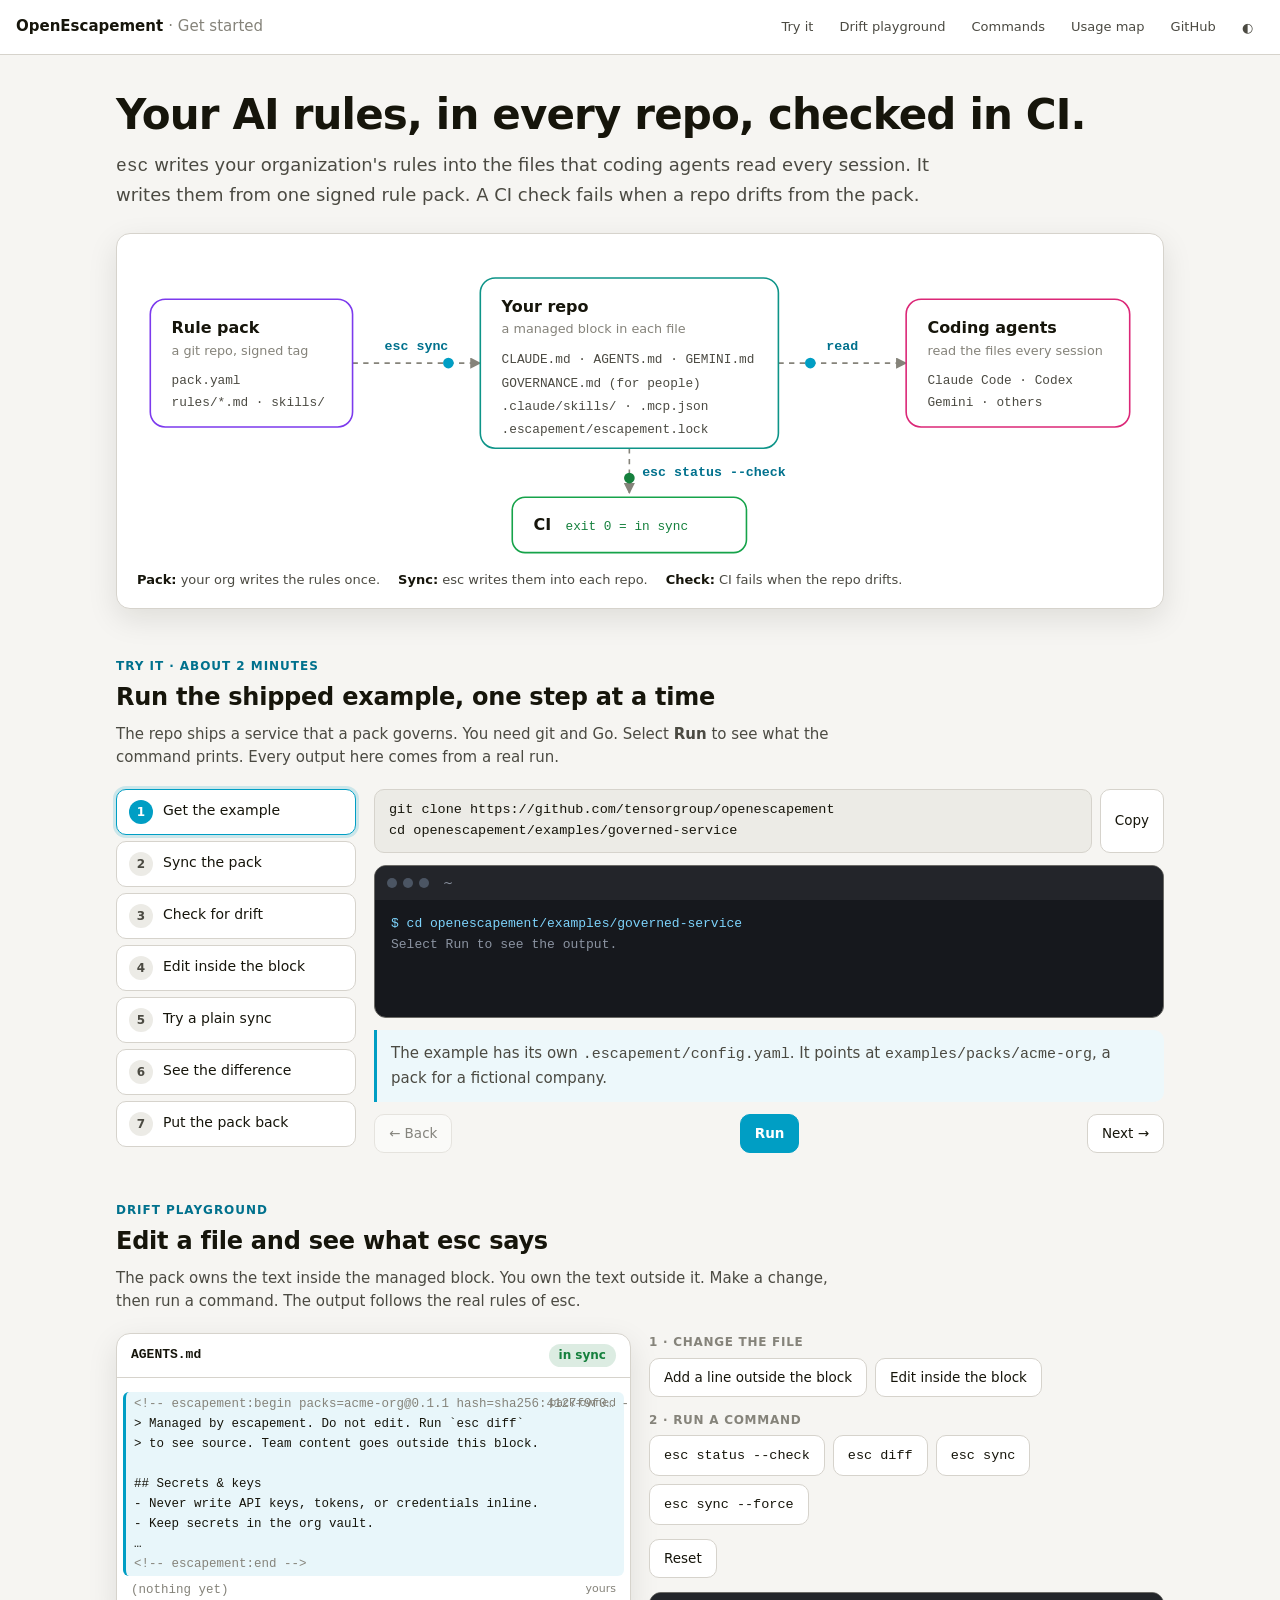
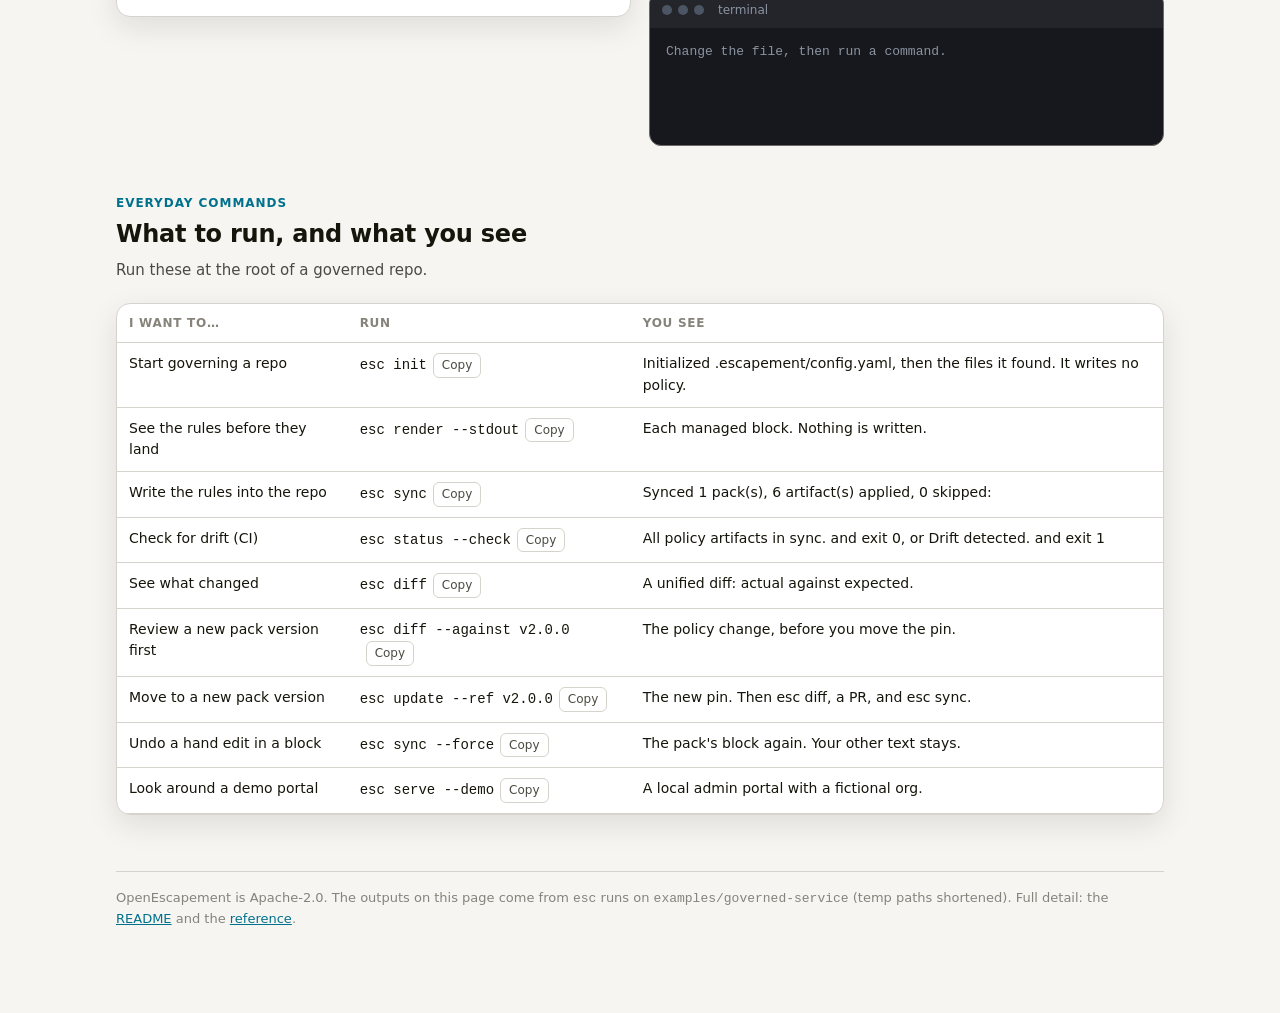
==== docs/start/index.html @ 51856859 "docs: a getting-started README with real outputs, an interactive start page, and a reference doc The" ====
<!doctype html>
<html lang="en">
<head>
<meta charset="utf-8">
<meta name="viewport" content="width=device-width, initial-scale=1, viewport-fit=cover">
<title>Get started with OpenEscapement</title>
<meta name="description" content="Try esc step by step: sync a rule pack, check for drift, and see what each command prints.">
<!-- docs/start/index.html — the interactive getting-started guide, linked from the README.
     Written 2026-11-24. Self-contained: no external requests. Every terminal output on this page
     was captured from a real esc run on examples/governed-service; long temp paths are shortened.
     Update the outputs here when esc's output format changes. -->
<style>
:root {
  color-scheme: light;
  --bg: #f6f5f2; --ground: #ecebe6; --surface: #ffffff; --ink: #16150b; --ink-2: #4b4a42; --ink-3: #85837a;
  --line: #d6d3cc; --accent: #009ec4; --accent-ink: #00718d; --focus: #009ec4; --warn: #b45309;
  --ok: #15803d; --bad: #dc2626;
  --author: #7c3aed; --repo: #0d9488; --ci: #16a34a; --core: #0891b2; --person: #db2777;
  --term-bg: #16181d; --term-ink: #e6e8ec; --term-dim: #8b93a1; --term-ok: #4ade80; --term-bad: #f87171; --term-warn: #fbbf24; --term-cmd: #7dd3fc;
  --shadow: 0 10px 30px rgba(22, 21, 11, .10);
}
@media (prefers-color-scheme: dark) {
  :root:not([data-theme="light"]) {
    color-scheme: dark;
    --bg: #0f1115; --ground: #14171d; --surface: #1a1e26; --ink: #eef0f3; --ink-2: #b5bac4; --ink-3: #7d8491;
    --line: #2c323d; --accent: #38bdf8; --accent-ink: #7dd3fc; --focus: #38bdf8; --warn: #fbbf24;
    --ok: #4ade80; --bad: #f87171;
    --term-bg: #0b0d11; --shadow: 0 10px 30px rgba(0, 0, 0, .45);
  }
}
:root[data-theme="dark"] {
  color-scheme: dark;
  --bg: #0f1115; --ground: #14171d; --surface: #1a1e26; --ink: #eef0f3; --ink-2: #b5bac4; --ink-3: #7d8491;
  --line: #2c323d; --accent: #38bdf8; --accent-ink: #7dd3fc; --focus: #38bdf8; --warn: #fbbf24;
  --ok: #4ade80; --bad: #f87171;
  --term-bg: #0b0d11; --shadow: 0 10px 30px rgba(0, 0, 0, .45);
}
* { box-sizing: border-box; }
[hidden] { display: none !important; }
html { scroll-behavior: smooth; }
@media (prefers-reduced-motion: reduce) { html { scroll-behavior: auto; } }
body {
  margin: 0; background: var(--bg); color: var(--ink);
  font: 15px/1.55 ui-sans-serif, system-ui, -apple-system, "Segoe UI", Roboto, "Helvetica Neue", Arial, sans-serif;
}
code, pre, .mono { font-family: ui-monospace, SFMono-Regular, Menlo, Consolas, monospace; }
a { color: var(--accent-ink); }
:focus-visible { outline: 2px solid var(--focus); outline-offset: 2px; }

/* top bar */
.top {
  position: sticky; top: env(safe-area-inset-top, 0px); z-index: 10;
  display: flex; align-items: center; gap: 14px; flex-wrap: wrap;
  padding: 10px max(16px, env(safe-area-inset-left, 0px)); background: var(--surface); border-bottom: 1px solid var(--line);
}
.brand { font-weight: 700; font-size: 15px; white-space: nowrap; }
.brand span { color: var(--ink-3); font-weight: 400; }
.top nav { display: flex; gap: 4px; flex-wrap: wrap; margin-left: auto; align-items: center; }
.top nav a, .iconbtn {
  font-size: 13px; color: var(--ink-2); text-decoration: none; padding: 6px 10px; border-radius: 99px;
  border: 1px solid transparent; background: none; cursor: pointer; font-family: inherit;
}
.top nav a:hover, .iconbtn:hover { border-color: var(--line); color: var(--ink); }

main { max-width: 1080px; margin: 0 auto; padding: 0 16px 80px; }
section { padding-top: 48px; }
h1 { font-size: clamp(28px, 5vw, 42px); line-height: 1.15; margin: 36px 0 12px; letter-spacing: -.02em; }
h2 { font-size: 24px; margin: 0 0 6px; letter-spacing: -.01em; }
.lede { font-size: 18px; color: var(--ink-2); max-width: 46em; margin: 0 0 8px; }
.sub { color: var(--ink-2); margin: 0 0 20px; max-width: 48em; }
.eyebrow { font-size: 12px; font-weight: 700; letter-spacing: .08em; text-transform: uppercase; color: var(--accent-ink); margin: 0 0 4px; }
.card { background: var(--surface); border: 1px solid var(--line); border-radius: 14px; box-shadow: var(--shadow); }

/* hero diagram */
.hero-fig { margin-top: 24px; padding: 12px; overflow-x: auto; }
.hero-fig svg { display: block; width: 100%; min-width: 640px; height: auto; }
.n-box { fill: var(--surface); stroke: var(--line); stroke-width: 1.5; }
.n-title { fill: var(--ink); font-weight: 700; font-size: 15px; }
.n-sub { fill: var(--ink-3); font-size: 12px; }
.n-mono { fill: var(--ink-2); font-size: 12px; font-family: ui-monospace, SFMono-Regular, Menlo, monospace; }
.edge { stroke: var(--ink-3); stroke-width: 1.5; fill: none; stroke-dasharray: 5 5; }
.edge-label { fill: var(--accent-ink); font-size: 12.5px; font-weight: 600; font-family: ui-monospace, SFMono-Regular, Menlo, monospace; }
.dot { fill: var(--accent); }
.dot.ok { fill: var(--ok); }
.chip { font-size: 12px; }
.legend-row { display: flex; gap: 18px; flex-wrap: wrap; color: var(--ink-2); font-size: 13px; padding: 4px 8px 6px; }
.legend-row b { color: var(--ink); }

/* terminal */
.term {
  background: var(--term-bg); color: var(--term-ink); border-radius: 12px; padding: 0; overflow: hidden;
  border: 1px solid color-mix(in srgb, var(--line) 50%, #000);
}
.term-bar { display: flex; align-items: center; gap: 6px; padding: 8px 12px; background: color-mix(in srgb, var(--term-bg) 80%, #fff 6%); }
.term-bar i { width: 10px; height: 10px; border-radius: 50%; background: #4b5563; display: inline-block; }
.term-bar span { margin-left: 8px; font-size: 12px; color: var(--term-dim); }
.term pre { margin: 0; padding: 14px 16px; font-size: 13px; line-height: 1.55; overflow-x: auto; min-height: 9em; white-space: pre; }
.t-cmd { color: var(--term-cmd); }
.t-ok { color: var(--term-ok); }
.t-bad { color: var(--term-bad); }
.t-warn { color: var(--term-warn); }
.t-dim { color: var(--term-dim); }
.t-add { color: var(--term-ok); }
.t-del { color: var(--term-bad); }
.exit { display: inline-block; margin-top: 4px; font-size: 12px; padding: 1px 8px; border-radius: 99px; }
.exit.ok { background: color-mix(in srgb, var(--term-ok) 18%, transparent); color: var(--term-ok); }
.exit.bad { background: color-mix(in srgb, var(--term-bad) 20%, transparent); color: var(--term-bad); }

/* stepper */
.stepper { display: grid; grid-template-columns: 240px 1fr; gap: 18px; }
.steps { list-style: none; margin: 0; padding: 0; display: flex; flex-direction: column; gap: 6px; }
.steps button {
  width: 100%; text-align: left; display: flex; gap: 10px; align-items: flex-start;
  padding: 10px 12px; border-radius: 10px; border: 1px solid var(--line); background: var(--surface);
  color: var(--ink); cursor: pointer; font: inherit; font-size: 14px;
}
.steps button .num {
  flex: none; width: 24px; height: 24px; border-radius: 50%; display: grid; place-items: center;
  font-size: 12px; font-weight: 700; background: var(--ground); color: var(--ink-2);
}
.steps button[aria-current="step"] { border-color: var(--accent); box-shadow: 0 0 0 3px color-mix(in srgb, var(--accent) 18%, transparent); }
.steps button[aria-current="step"] .num { background: var(--accent); color: #fff; }
.steps button.done .num { background: color-mix(in srgb, var(--ok) 25%, var(--ground)); color: var(--ok); }
.step-body { display: flex; flex-direction: column; gap: 12px; min-width: 0; }
.cmdline { display: flex; align-items: stretch; gap: 8px; }
.cmdline pre {
  flex: 1; margin: 0; padding: 10px 14px; border-radius: 10px; background: var(--ground); border: 1px solid var(--line);
  font-size: 13.5px; overflow-x: auto; color: var(--ink);
}
.btn {
  font: inherit; font-size: 13.5px; padding: 8px 14px; border-radius: 10px; border: 1px solid var(--line);
  background: var(--surface); color: var(--ink); cursor: pointer; white-space: nowrap;
}
.btn:hover { border-color: var(--ink-3); }
.btn.primary { background: var(--accent); border-color: var(--accent); color: #fff; font-weight: 600; }
.btn.primary:hover { filter: brightness(1.05); }
.btn[disabled] { opacity: .5; cursor: default; }
.meaning { padding: 12px 14px; border-left: 3px solid var(--accent); background: color-mix(in srgb, var(--accent) 7%, var(--surface)); border-radius: 0 10px 10px 0; color: var(--ink-2); }
.meaning b { color: var(--ink); }
.step-nav { display: flex; gap: 8px; justify-content: space-between; flex-wrap: wrap; }

/* playground */
.play { display: grid; grid-template-columns: 1fr 1fr; gap: 18px; align-items: start; }
.file { padding: 0; overflow: hidden; }
.file-head { display: flex; justify-content: space-between; align-items: center; gap: 8px; padding: 10px 14px; border-bottom: 1px solid var(--line); font-size: 13px; }
.file-head b { font-family: ui-monospace, SFMono-Regular, Menlo, monospace; }
.badge { font-size: 12px; padding: 2px 10px; border-radius: 99px; font-weight: 600; }
.badge.ok { background: color-mix(in srgb, var(--ok) 15%, transparent); color: var(--ok); }
.badge.bad { background: color-mix(in srgb, var(--bad) 15%, transparent); color: var(--bad); }
.doc { margin: 0; padding: 12px 14px; font-size: 12.5px; line-height: 1.6; overflow-x: auto; }
.doc .zone { display: block; border-radius: 6px; padding: 2px 8px; margin: 2px -8px; }
.doc .managed { background: color-mix(in srgb, var(--accent) 9%, transparent); border-left: 3px solid var(--accent); }
.doc .managed.altered { background: color-mix(in srgb, var(--bad) 10%, transparent); border-left-color: var(--bad); }
.doc .marker { color: var(--ink-3); }
.doc .mine { color: var(--ok); font-weight: 600; }
.doc .rogue { color: var(--bad); font-weight: 600; }
.doc .tag { float: right; font-size: 11px; color: var(--ink-3); font-family: ui-sans-serif, system-ui, sans-serif; }
.controls { display: flex; flex-direction: column; gap: 14px; }
.btn-group { display: flex; flex-wrap: wrap; gap: 8px; }
.btn-group-label { font-size: 12px; font-weight: 700; color: var(--ink-3); text-transform: uppercase; letter-spacing: .06em; margin: 0 0 6px; }

/* cheat sheet */
.cheat { width: 100%; border-collapse: collapse; font-size: 14px; }
.cheat-wrap { overflow-x: auto; }
.cheat th, .cheat td { text-align: left; padding: 10px 12px; border-bottom: 1px solid var(--line); vertical-align: top; }
.cheat th { font-size: 12px; text-transform: uppercase; letter-spacing: .06em; color: var(--ink-3); }
.cheat td code { white-space: nowrap; }
.copy {
  font: inherit; font-size: 12px; padding: 2px 8px; margin-left: 6px; border-radius: 6px; cursor: pointer;
  border: 1px solid var(--line); background: var(--surface); color: var(--ink-2);
}
.copy.done { color: var(--ok); border-color: var(--ok); }

.foot { margin-top: 56px; color: var(--ink-3); font-size: 13px; border-top: 1px solid var(--line); padding-top: 16px; }
.sr-only { position: absolute; width: 1px; height: 1px; padding: 0; margin: -1px; overflow: hidden; clip: rect(0 0 0 0); white-space: nowrap; border: 0; }

.stepper > *, .play > *, .step-body > *, .controls > * { min-width: 0; }
.cmdline pre { min-width: 0; }
.file, .term { max-width: 100%; }
@media (max-width: 820px) {
  .stepper, .play { grid-template-columns: 1fr; }
  .steps { flex-direction: row; overflow-x: auto; padding-bottom: 4px; }
  .steps li { flex: none; }
  .steps button { width: auto; }
  .steps button .label { display: none; }
  .steps button[aria-current="step"] .label { display: inline; }
}
</style>
</head>
<body>
<header class="top">
  <div class="brand">OpenEscapement <span>· Get started</span></div>
  <nav aria-label="Site">
    <a href="#try">Try it</a>
    <a href="#playground">Drift playground</a>
    <a href="#commands">Commands</a>
    <a href="../usage-map/">Usage map</a>
    <a href="https://github.com/tensorgroup/openescapement">GitHub</a>
    <button class="iconbtn" id="theme" type="button" aria-label="Switch light or dark theme">◐</button>
  </nav>
</header>

<main>
  <section aria-labelledby="hero-title" style="padding-top:0">
    <h1 id="hero-title">Your AI rules, in every repo, checked in CI.</h1>
    <p class="lede"><code>esc</code> writes your organization's rules into the files that coding agents read every session. It writes them from one signed rule pack. A CI check fails when a repo drifts from the pack.</p>

    <div class="card hero-fig" role="img" aria-label="Diagram: a rule pack flows through esc sync into the repo's instruction files. Coding agents read those files. esc status --check runs in CI and passes when the repo is in sync.">
      <svg viewBox="0 0 960 300" aria-hidden="true">
        <defs>
          <marker id="arrow" viewBox="0 0 10 10" refX="9" refY="5" markerWidth="7" markerHeight="7" orient="auto-start-reverse">
            <path d="M0,0 L10,5 L0,10 z" fill="var(--ink-3)"/>
          </marker>
        </defs>
        <!-- paths -->
        <path id="p1" class="edge" d="M210,110 L330,110" marker-end="url(#arrow)"/>
        <path id="p2" class="edge" d="M610,110 L730,110" marker-end="url(#arrow)"/>
        <path id="p3" class="edge" d="M470,190 L470,232" marker-end="url(#arrow)"/>
        <text class="edge-label" x="270" y="98" text-anchor="middle">esc sync</text>
        <text class="edge-label" x="670" y="98" text-anchor="middle">read</text>
        <text class="edge-label" x="482" y="216">esc status --check</text>

        <!-- pack -->
        <rect class="n-box" x="20" y="50" width="190" height="120" rx="14" style="stroke: var(--author)"/>
        <text class="n-title" x="40" y="82">Rule pack</text>
        <text class="n-sub" x="40" y="102">a git repo, signed tag</text>
        <text class="n-mono" x="40" y="130">pack.yaml</text>
        <text class="n-mono" x="40" y="150">rules/*.md · skills/</text>

        <!-- repo -->
        <rect class="n-box" x="330" y="30" width="280" height="160" rx="14" style="stroke: var(--repo)"/>
        <text class="n-title" x="350" y="62">Your repo</text>
        <text class="n-sub" x="350" y="82">a managed block in each file</text>
        <text class="n-mono" x="350" y="110">CLAUDE.md · AGENTS.md · GEMINI.md</text>
        <text class="n-mono" x="350" y="132">GOVERNANCE.md (for people)</text>
        <text class="n-mono" x="350" y="154">.claude/skills/ · .mcp.json</text>
        <text class="n-mono" x="350" y="176">.escapement/escapement.lock</text>

        <!-- agents -->
        <rect class="n-box" x="730" y="50" width="210" height="120" rx="14" style="stroke: var(--person)"/>
        <text class="n-title" x="750" y="82">Coding agents</text>
        <text class="n-sub" x="750" y="102">read the files every session</text>
        <text class="n-mono" x="750" y="130">Claude Code · Codex</text>
        <text class="n-mono" x="750" y="150">Gemini · others</text>

        <!-- CI -->
        <rect class="n-box" x="360" y="236" width="220" height="52" rx="12" style="stroke: var(--ci)"/>
        <text class="n-title" x="380" y="267">CI</text>
        <text class="n-mono" x="410" y="267" style="fill: var(--ok)">exit 0 = in sync</text>

        <!-- moving dots -->
        <circle class="dot anim" r="5"><animateMotion dur="2.4s" repeatCount="indefinite"><mpath href="#p1"/></animateMotion></circle>
        <circle class="dot anim" r="5"><animateMotion dur="2.4s" begin="1.2s" repeatCount="indefinite"><mpath href="#p2"/></animateMotion></circle>
        <circle class="dot ok anim" r="5"><animateMotion dur="1.8s" begin=".6s" repeatCount="indefinite"><mpath href="#p3"/></animateMotion></circle>
      </svg>
      <div class="legend-row">
        <span><b>Pack:</b> your org writes the rules once.</span>
        <span><b>Sync:</b> esc writes them into each repo.</span>
        <span><b>Check:</b> CI fails when the repo drifts.</span>
      </div>
    </div>
  </section>

  <!-- ───────── Try it ───────── -->
  <section id="try" aria-labelledby="try-title">
    <p class="eyebrow">Try it · about 2 minutes</p>
    <h2 id="try-title">Run the shipped example, one step at a time</h2>
    <p class="sub">The repo ships a service that a pack governs. You need git and Go. Select <b>Run</b> to see what the command prints. Every output here comes from a real run.</p>

    <div class="stepper">
      <ol class="steps" id="steps"></ol>
      <div class="step-body">
        <div class="cmdline">
          <pre id="step-cmd" class="mono"></pre>
          <button class="btn" type="button" id="step-copy">Copy</button>
        </div>
        <div class="term">
          <div class="term-bar"><i></i><i></i><i></i><span id="step-cwd">examples/governed-service</span></div>
          <pre id="step-out" aria-live="polite"></pre>
        </div>
        <div class="meaning" id="step-meaning"></div>
        <div class="step-nav">
          <button class="btn" type="button" id="step-prev">← Back</button>
          <button class="btn primary" type="button" id="step-run">Run</button>
          <button class="btn" type="button" id="step-next">Next →</button>
        </div>
      </div>
    </div>
  </section>

  <!-- ───────── Playground ───────── -->
  <section id="playground" aria-labelledby="pg-title">
    <p class="eyebrow">Drift playground</p>
    <h2 id="pg-title">Edit a file and see what esc says</h2>
    <p class="sub">The pack owns the text inside the managed block. You own the text outside it. Make a change, then run a command. The output follows the real rules of esc.</p>

    <div class="play">
      <div class="card file">
        <div class="file-head"><b>AGENTS.md</b><span class="badge ok" id="pg-badge">in sync</span></div>
        <pre class="doc mono" id="pg-doc" aria-live="polite"></pre>
      </div>
      <div class="controls">
        <div>
          <p class="btn-group-label">1 · Change the file</p>
          <div class="btn-group">
            <button class="btn" type="button" data-act="local">Add a line outside the block</button>
            <button class="btn" type="button" data-act="inside">Edit inside the block</button>
          </div>
        </div>
        <div>
          <p class="btn-group-label">2 · Run a command</p>
          <div class="btn-group">
            <button class="btn" type="button" data-act="status"><code>esc status --check</code></button>
            <button class="btn" type="button" data-act="diff"><code>esc diff</code></button>
            <button class="btn" type="button" data-act="sync"><code>esc sync</code></button>
            <button class="btn" type="button" data-act="force"><code>esc sync --force</code></button>
          </div>
        </div>
        <div class="btn-group"><button class="btn" type="button" data-act="reset">Reset</button></div>
        <div class="term">
          <div class="term-bar"><i></i><i></i><i></i><span>terminal</span></div>
          <pre id="pg-out" aria-live="polite"></pre>
        </div>
      </div>
    </div>
  </section>

  <!-- ───────── Commands ───────── -->
  <section id="commands" aria-labelledby="cmd-title">
    <p class="eyebrow">Everyday commands</p>
    <h2 id="cmd-title">What to run, and what you see</h2>
    <p class="sub">Run these at the root of a governed repo.</p>
    <div class="card cheat-wrap">
      <table class="cheat">
        <thead><tr><th scope="col">I want to…</th><th scope="col">Run</th><th scope="col">You see</th></tr></thead>
        <tbody id="cheat"></tbody>
      </table>
    </div>
  </section>

  <p class="foot">OpenEscapement is Apache-2.0. The outputs on this page come from <code>esc</code> runs on <code>examples/governed-service</code> (temp paths shortened). Full detail: the <a href="https://github.com/tensorgroup/openescapement#readme">README</a> and the <a href="https://github.com/tensorgroup/openescapement/blob/main/docs/reference.md">reference</a>.</p>
</main>

<script>
(() => {
  'use strict';
  const reduce = window.matchMedia('(prefers-reduced-motion: reduce)').matches;
  const $ = (id) => document.getElementById(id);
  const esc = (s) => s.replace(/[&<>]/g, (c) => ({ '&': '&amp;', '<': '&lt;', '>': '&gt;' }[c]));

  // ── theme toggle (same key style as the usage map) ──
  const root = document.documentElement;
  try { const t = localStorage.getItem('esc-start-theme'); if (t) root.setAttribute('data-theme', t); } catch (e) {}
  $('theme').addEventListener('click', () => {
    const cur = root.getAttribute('data-theme');
    const dark = cur ? cur === 'dark' : window.matchMedia('(prefers-color-scheme: dark)').matches;
    const next = dark ? 'light' : 'dark';
    root.setAttribute('data-theme', next);
    try { localStorage.setItem('esc-start-theme', next); } catch (e) {}
  });
  if (reduce) document.querySelectorAll('svg .anim').forEach((n) => n.remove());

  // ── colour one output line ──
  function paint(line) {
    const e = esc(line);
    if (/^\$ /.test(line)) return '<span class="t-cmd">' + e + '</span>';
    if (/^\s*✓/.test(line)) return e.replace('✓', '<span class="t-ok">✓</span>').replace(/(in sync)/, '<span class="t-ok">$1</span>');
    if (/^\s*✗/.test(line)) return '<span class="t-bad">' + e + '</span>';
    if (/skipped/.test(line)) return '<span class="t-warn">' + e + '</span>';
    if (/^Drift detected/.test(line)) return '<span class="t-bad">' + e + '</span>';
    if (/^All policy artifacts in sync/.test(line)) return '<span class="t-ok">' + e + '</span>';
    if (/^\+(?!\+)/.test(line)) return '<span class="t-add">' + e + '</span>';
    if (/^-(?!-)/.test(line)) return '<span class="t-del">' + e + '</span>';
    if (/^(diff |index |---|\+\+\+|@@|=====)/.test(line)) return '<span class="t-dim">' + e + '</span>';
    if (/^\s+`esc/.test(line)) return '<span class="t-dim">' + e + '</span>';
    return e;
  }
  function exitTag(code) {
    if (code === null || code === undefined) return '';
    return '\n<span class="exit ' + (code === 0 ? 'ok' : 'bad') + '">exit ' + code + '</span>';
  }

  // Types lines into a <pre>. Returns a cancel function.
  function typeInto(pre, lines, code) {
    let cancelled = false;
    if (reduce) { pre.innerHTML = lines.map(paint).join('\n') + exitTag(code); return () => {}; }
    pre.innerHTML = '';
    let i = 0;
    const step = () => {
      if (cancelled) return;
      if (i >= lines.length) { pre.innerHTML += exitTag(code); return; }
      pre.innerHTML += (i ? '\n' : '') + paint(lines[i]);
      i += 1;
      setTimeout(step, i === 1 ? 260 : 55);
    };
    step();
    return () => { cancelled = true; };
  }

  // ── real outputs ──
  const SYNC_OK = [
    'Synced 1 pack(s), 6 artifact(s) applied, 0 skipped:',
    '  block      CLAUDE.md',
    '  block      AGENTS.md',
    '  block      GEMINI.md',
    '  file       GOVERNANCE.md',
    '  dir        .claude/skills/esc-acme-org-acme-vault',
    '  json-keys  .mcp.json',
  ];
  const SYNC_SKIP = [
    'Synced 1 pack(s), 5 artifact(s) applied, 1 skipped:',
    '  block      CLAUDE.md',
    '  block      AGENTS.md  (skipped, see warning below)',
    '  block      GEMINI.md',
    '  file       GOVERNANCE.md',
    '  dir        .claude/skills/esc-acme-org-acme-vault',
    '  json-keys  .mcp.json',
    '  skipped AGENTS.md: managed block was hand-edited (hash mismatch)',
    '    `esc diff` to inspect · `esc sync --force` to overwrite',
  ];
  const OTHERS = [
    '  ✓ GEMINI.md            in sync',
    '  ✓ GOVERNANCE.md        in sync',
    '  ✓ .claude/skills/esc-acme-org-acme-vault in sync',
    '  ✓ .mcp.json            in sync',
  ];
  function statusLines(local, altered) {
    const suffix = local ? '  ·  +' + local + ' lines local' : '';
    const agents = altered
      ? ['  ✗ AGENTS.md            altered: managed block was hand-edited (hash mismatch)' + suffix,
         '                         `esc diff` to inspect · `esc sync --force` to overwrite']
      : ['  ✓ AGENTS.md            in sync' + suffix];
    return ['  ✓ CLAUDE.md            in sync  ·  +11 lines local'].concat(agents, OTHERS,
      [altered ? 'Drift detected. Run `esc diff` to inspect, `esc sync` to reconcile.' : 'All policy artifacts in sync.']);
  }
  function diffLines(rogue) {
    const out = [
      'diff --git actual/AGENTS.md expected/AGENTS.md',
      '--- actual/AGENTS.md',
      '+++ expected/AGENTS.md',
      '@@ -1,' + (5 + rogue) + ' +1,5 @@',
      ' <!-- escapement:begin packs=acme-org@0.1.1 hash=sha256:4127f9f0… -->',
      ' > Managed by escapement. Do not edit. Run `esc diff` to see source. Team content goes outside this block.',
    ];
    for (let k = 0; k < rogue; k += 1) out.push('-Always use port 8080.');
    out.push(' ', ' ## Secrets & keys');
    return out;
  }

  // ── the stepper ──
  const STEPS = [
    { title: 'Get the example', cmd: 'git clone https://github.com/tensorgroup/openescapement\ncd openescapement/examples/governed-service',
      out: ["Cloning into 'openescapement'..."], code: 0, cwd: '~',
      meaning: 'The example has its own <code>.escapement/config.yaml</code>. It points at <code>examples/packs/acme-org</code>, a pack for a fictional company.' },
    { title: 'Sync the pack', cmd: 'go run ../../cmd/esc sync', out: SYNC_OK, code: 0,
      meaning: '<b>esc wrote six artifacts.</b> Each instruction file got a managed block. esc also wrote <code>GOVERNANCE.md</code>, a skill, and an MCP server entry.' },
    { title: 'Check for drift', cmd: 'go run ../../cmd/esc status --check', out: statusLines(0, false), code: 0,
      meaning: '<b>Exit 0: CI passes.</b> <code>+11 lines local</code> is the team\'s own text outside the block. esc keeps it and never counts it as drift.' },
    { title: 'Edit inside the block', cmd: '# add "Always use port 8080." inside the managed block of AGENTS.md\ngo run ../../cmd/esc status --check',
      out: statusLines(0, true), code: 1,
      meaning: '<b>Exit 1: CI fails.</b> The pack owns the text inside the block. To change a rule, change the pack, not the file.' },
    { title: 'Try a plain sync', cmd: 'go run ../../cmd/esc sync', out: SYNC_SKIP, code: 0,
      meaning: '<b>esc does not overwrite a hand edit.</b> It skips the file and tells you. Exit 0 means esc applied what it could, not that the repo is in sync.' },
    { title: 'See the difference', cmd: 'go run ../../cmd/esc diff', out: diffLines(1), code: 1,
      meaning: 'The diff compares the file (actual) with what the pack expects. Your line is the only difference. <code>esc diff</code> exits 1 when there is a difference.' },
    { title: 'Put the pack back', cmd: 'go run ../../cmd/esc sync --force\ngo run ../../cmd/esc status --check',
      out: SYNC_OK.concat([''], statusLines(0, false)), code: 0,
      meaning: '<b>Back in sync.</b> <code>--force</code> rewrites only the managed block. Your text outside the block stays.' },
  ];
  let cur = 0; let cancel = () => {};
  const stepsEl = $('steps');
  STEPS.forEach((s, i) => {
    const li = document.createElement('li');
    const b = document.createElement('button');
    b.type = 'button';
    b.innerHTML = '<span class="num">' + (i + 1) + '</span><span class="label">' + esc(s.title) + '</span>';
    b.setAttribute('aria-label', 'Step ' + (i + 1) + ': ' + s.title);
    b.addEventListener('click', () => show(i, true));
    li.appendChild(b); stepsEl.appendChild(li);
  });
  function show(i, run) {
    cancel(); cur = i;
    const s = STEPS[i];
    [...stepsEl.querySelectorAll('button')].forEach((b, k) => {
      if (k === i) b.setAttribute('aria-current', 'step'); else b.removeAttribute('aria-current');
      b.classList.toggle('done', k < i);
    });
    $('step-cmd').textContent = s.cmd;
    $('step-cwd').textContent = s.cwd || 'examples/governed-service';
    $('step-meaning').innerHTML = s.meaning;
    $('step-prev').disabled = i === 0;
    $('step-next').disabled = i === STEPS.length - 1;
    const prompt = s.cmd.split('\n').filter((l) => !l.startsWith('#')).map((l) => '$ ' + l);
    if (run) cancel = typeInto($('step-out'), prompt.concat(s.out), s.code);
    else $('step-out').innerHTML = paint(prompt[prompt.length - 1]) + '\n<span class="t-dim">Select Run to see the output.</span>';
  }
  $('step-run').addEventListener('click', () => show(cur, true));
  $('step-prev').addEventListener('click', () => show(Math.max(0, cur - 1), false));
  $('step-next').addEventListener('click', () => show(Math.min(STEPS.length - 1, cur + 1), true));
  $('step-copy').addEventListener('click', (e) => copy(STEPS[cur].cmd.split('\n').filter((l) => !l.startsWith('#')).join('\n'), e.currentTarget));
  show(0, false);

  // ── the playground ──
  const pg = { local: 0, rogue: 0 };
  const PACK_TEXT = [
    '> Managed by escapement. Do not edit. Run `esc diff`',
    '> to see source. Team content goes outside this block.',
    '',
    '## Secrets & keys',
    '- Never write API keys, tokens, or credentials inline.',
    '- Keep secrets in the org vault.',
    '…',
  ];
  const LOCAL_LINES = ['Deploy on Fridays only after noon.', 'Ask #payments before changing the ledger.', 'Run make lint before every push.'];
  function renderDoc() {
    const begin = '<span class="marker">&lt;!-- escapement:begin packs=acme-org@0.1.1 hash=sha256:4127f9f0… --&gt;</span>';
    const end = '<span class="marker">&lt;!-- escapement:end --&gt;</span>';
    let body = esc(PACK_TEXT[0]) + '\n';
    for (let k = 0; k < pg.rogue; k += 1) body += '<span class="rogue">Always use port 8080.</span>\n';
    body += PACK_TEXT.slice(1).map(esc).join('\n');
    let html = '<span class="zone managed' + (pg.rogue ? ' altered' : '') + '"><span class="tag">' + (pg.rogue ? 'pack-owned · edited' : 'pack-owned') + '</span>' + begin + '\n' + body + '\n' + end + '</span>';
    if (pg.local) {
      const mine = [];
      for (let k = 0; k < pg.local; k += 1) mine.push(LOCAL_LINES[k % LOCAL_LINES.length]);
      html += '<span class="zone"><span class="tag">yours</span>' + mine.map((l) => '<span class="mine">' + esc(l) + '</span>').join('\n') + '</span>';
    } else {
      html += '<span class="zone"><span class="tag">yours</span><span class="marker">(nothing yet)</span></span>';
    }
    $('pg-doc').innerHTML = html;
    const badge = $('pg-badge');
    badge.className = 'badge ' + (pg.rogue ? 'bad' : 'ok');
    badge.textContent = pg.rogue ? 'altered' : (pg.local ? 'in sync · +' + pg.local + ' local' : 'in sync');
  }
  let pgCancel = () => {};
  function pgRun(cmd, lines, code) { pgCancel(); pgCancel = typeInto($('pg-out'), ['$ ' + cmd].concat(lines), code); }
  document.querySelectorAll('[data-act]').forEach((b) => b.addEventListener('click', () => {
    const a = b.dataset.act;
    if (a === 'local') { pg.local += 1; renderDoc(); pgRun('# you added a line after the block', ['(your own text: esc keeps it and does not count it as drift)'], null); }
    if (a === 'inside') { pg.rogue += 1; renderDoc(); pgRun('# you added a line inside the managed block', ['(the pack owns this text: esc reports it as altered)'], null); }
    if (a === 'status') pgRun('esc status --check', statusLines(pg.local, pg.rogue > 0), pg.rogue ? 1 : 0);
    if (a === 'diff') pgRun('esc diff', pg.rogue ? diffLines(pg.rogue) : [], pg.rogue ? 1 : 0);
    if (a === 'sync') pgRun('esc sync', pg.rogue ? SYNC_SKIP : SYNC_OK, 0);
    if (a === 'force') { pg.rogue = 0; renderDoc(); pgRun('esc sync --force', SYNC_OK, 0); }
    if (a === 'reset') { pg.local = 0; pg.rogue = 0; renderDoc(); pgCancel(); $('pg-out').innerHTML = '<span class="t-dim">Change the file, then run a command.</span>'; }
  }));
  renderDoc();
  $('pg-out').innerHTML = '<span class="t-dim">Change the file, then run a command.</span>';

  // ── cheat sheet ──
  const CHEAT = [
    ['Start governing a repo', 'esc init', 'Initialized .escapement/config.yaml, then the files it found. It writes no policy.'],
    ['See the rules before they land', 'esc render --stdout', 'Each managed block. Nothing is written.'],
    ['Write the rules into the repo', 'esc sync', 'Synced 1 pack(s), 6 artifact(s) applied, 0 skipped:'],
    ['Check for drift (CI)', 'esc status --check', 'All policy artifacts in sync. and exit 0, or Drift detected. and exit 1'],
    ['See what changed', 'esc diff', 'A unified diff: actual against expected.'],
    ['Review a new pack version first', 'esc diff --against v2.0.0', 'The policy change, before you move the pin.'],
    ['Move to a new pack version', 'esc update --ref v2.0.0', 'The new pin. Then esc diff, a PR, and esc sync.'],
    ['Undo a hand edit in a block', 'esc sync --force', 'The pack\'s block again. Your other text stays.'],
    ['Look around a demo portal', 'esc serve --demo', 'A local admin portal with a fictional org.'],
  ];
  const tb = $('cheat');
  CHEAT.forEach(([want, cmd, see]) => {
    const tr = document.createElement('tr');
    tr.innerHTML = '<td>' + esc(want) + '</td><td><code>' + esc(cmd) + '</code><button class="copy" type="button" aria-label="Copy ' + esc(cmd) + '">Copy</button></td><td>' + esc(see) + '</td>';
    tr.querySelector('.copy').addEventListener('click', (e) => copy(cmd, e.currentTarget));
    tb.appendChild(tr);
  });

  // ── copy helper ──
  function copy(text, btn) {
    const done = () => { const t = btn.textContent; btn.textContent = 'Copied'; btn.classList.add('done'); setTimeout(() => { btn.textContent = t; btn.classList.remove('done'); }, 1400); };
    if (navigator.clipboard && navigator.clipboard.writeText) navigator.clipboard.writeText(text).then(done, () => {});
  }
})();
</script>
</body>
</html>
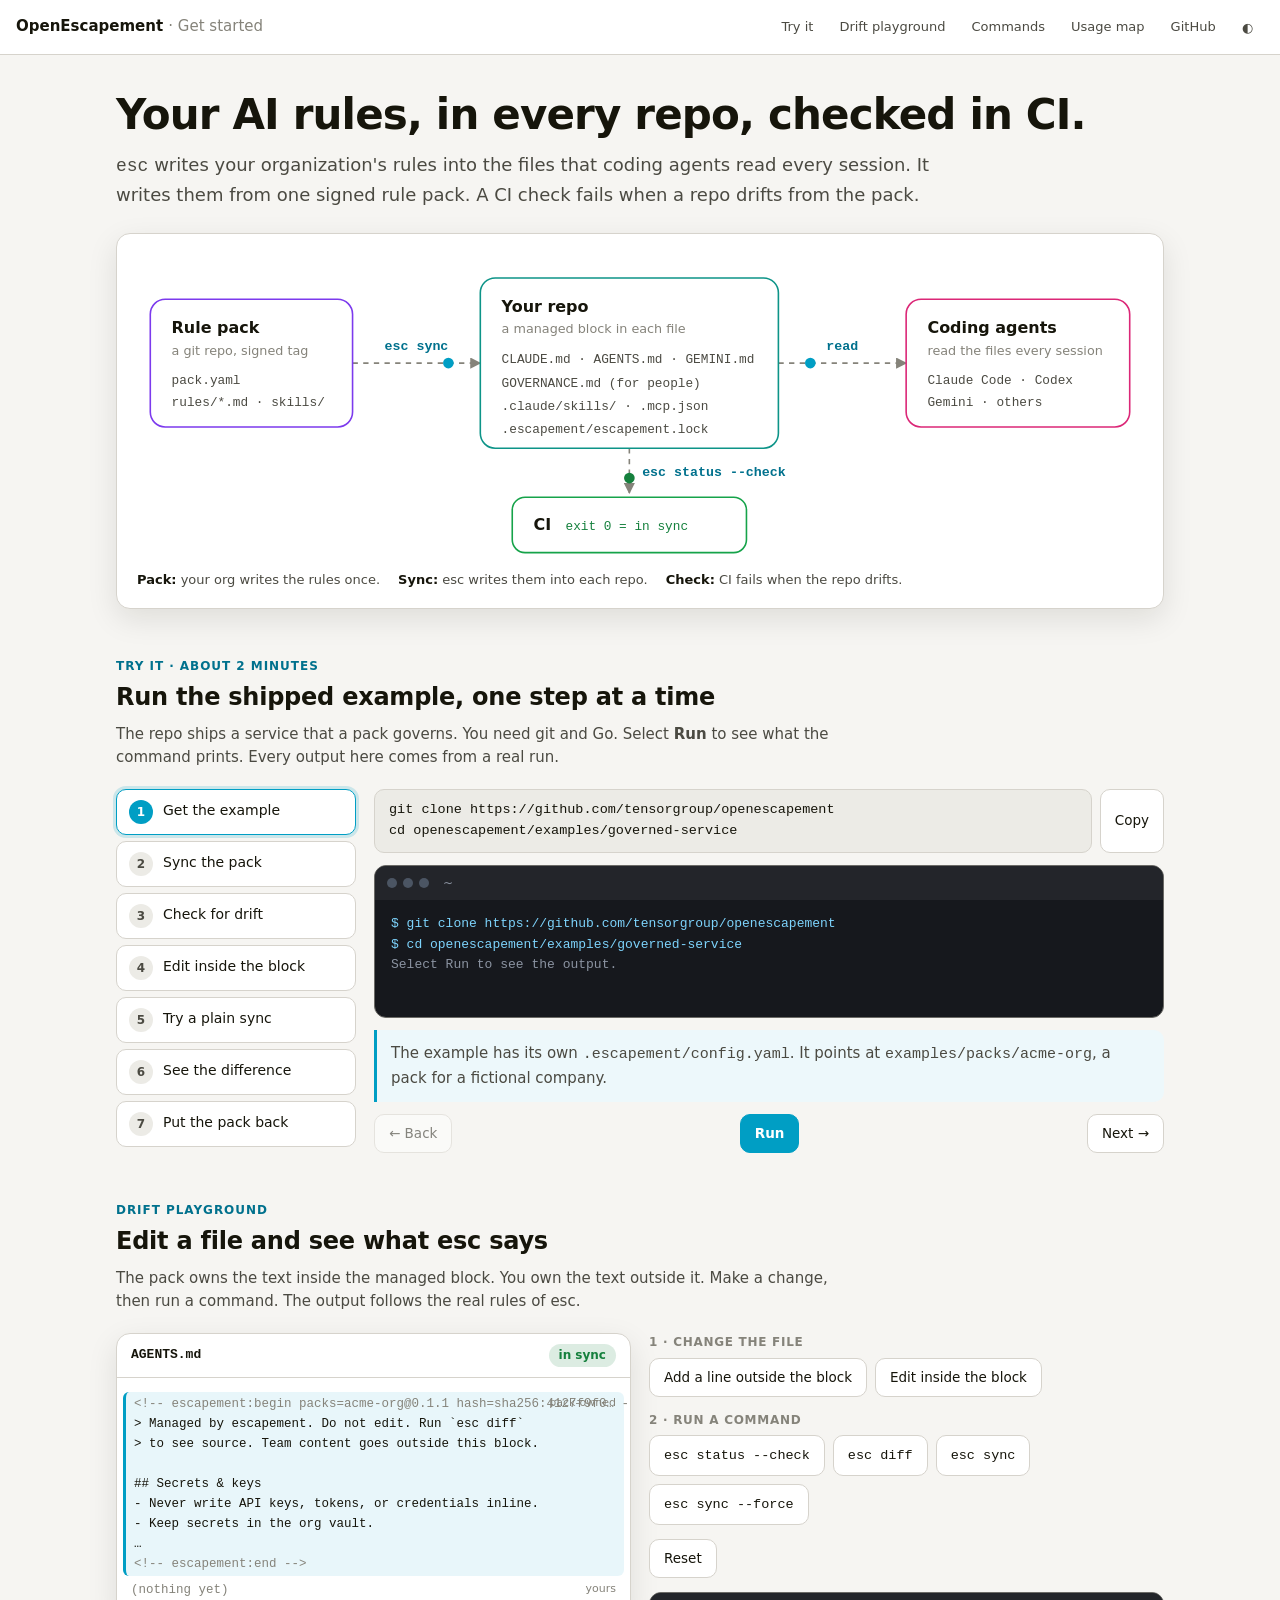
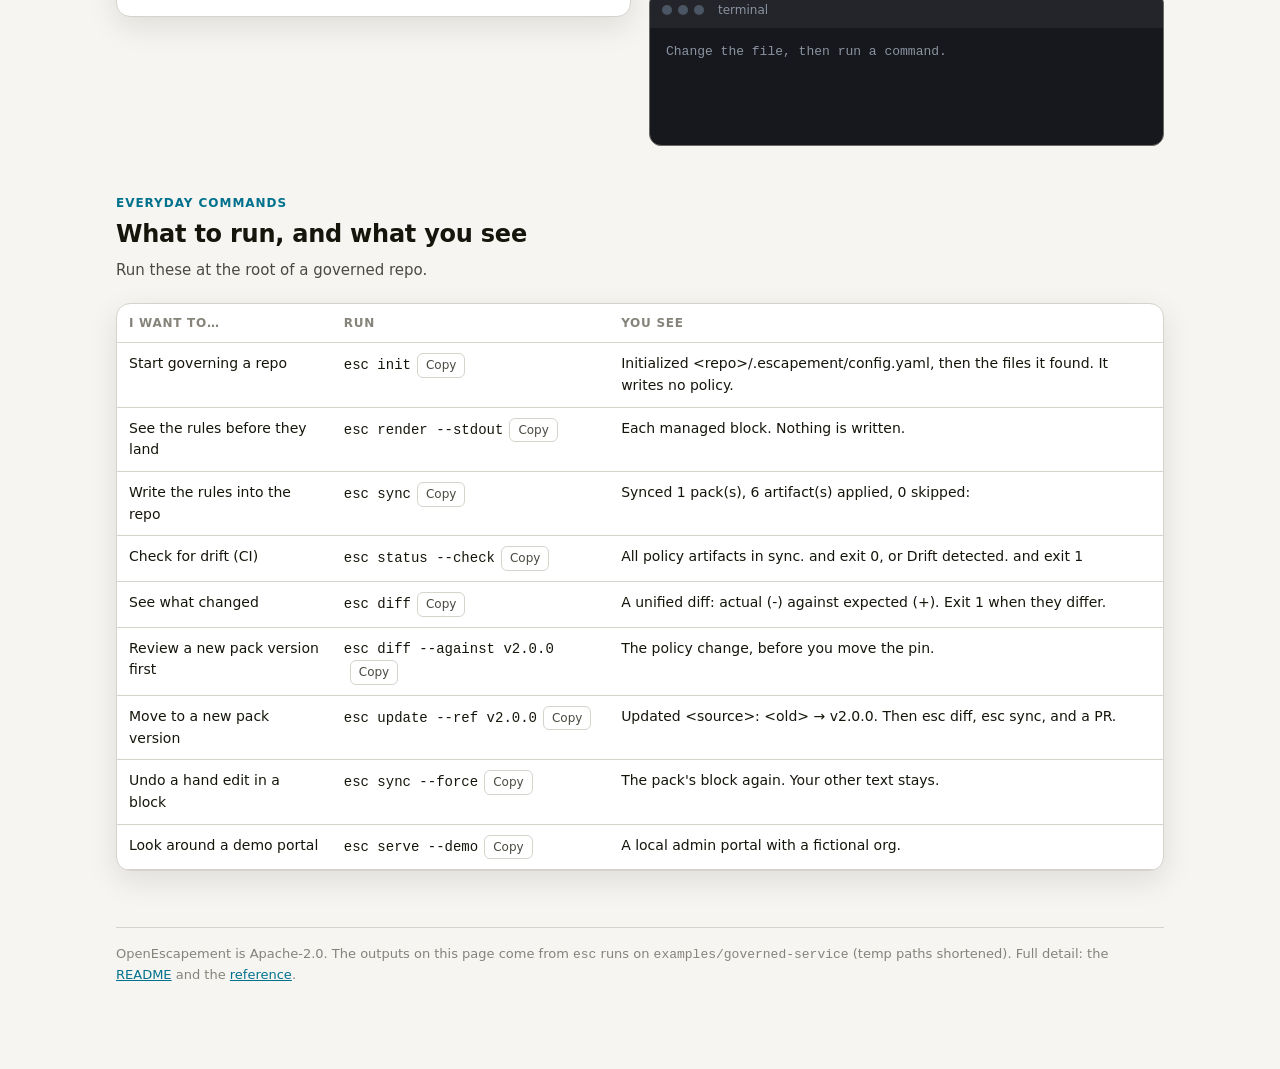
==== commit cd623e11: "docs: fix what review caught in the getting-started docs Restore the #set-up-esc-in-a-repo-with-your" ====
--- a/docs/start/index.html
+++ b/docs/start/index.html
@@ -250,8 +250,8 @@
 
         <!-- moving dots -->
         <circle class="dot anim" r="5"><animateMotion dur="2.4s" repeatCount="indefinite"><mpath href="#p1"/></animateMotion></circle>
-        <circle class="dot anim" r="5"><animateMotion dur="2.4s" begin="1.2s" repeatCount="indefinite"><mpath href="#p2"/></animateMotion></circle>
-        <circle class="dot ok anim" r="5"><animateMotion dur="1.8s" begin=".6s" repeatCount="indefinite"><mpath href="#p3"/></animateMotion></circle>
+        <circle class="dot anim" r="5" opacity="0"><set attributeName="opacity" to="1" begin="1.2s"/><animateMotion dur="2.4s" begin="1.2s" repeatCount="indefinite"><mpath href="#p2"/></animateMotion></circle>
+        <circle class="dot ok anim" r="5" opacity="0"><set attributeName="opacity" to="1" begin=".6s"/><animateMotion dur="1.8s" begin=".6s" repeatCount="indefinite"><mpath href="#p3"/></animateMotion></circle>
       </svg>
       <div class="legend-row">
         <span><b>Pack:</b> your org writes the rules once.</span>
@@ -366,7 +366,7 @@
     if (/^\$ /.test(line)) return '<span class="t-cmd">' + e + '</span>';
     if (/^\s*✓/.test(line)) return e.replace('✓', '<span class="t-ok">✓</span>').replace(/(in sync)/, '<span class="t-ok">$1</span>');
     if (/^\s*✗/.test(line)) return '<span class="t-bad">' + e + '</span>';
-    if (/skipped/.test(line)) return '<span class="t-warn">' + e + '</span>';
+    if (/^\s*skipped|\(skipped|[1-9]\d* skipped/.test(line)) return '<span class="t-warn">' + e + '</span>';
     if (/^Drift detected/.test(line)) return '<span class="t-bad">' + e + '</span>';
     if (/^All policy artifacts in sync/.test(line)) return '<span class="t-ok">' + e + '</span>';
     if (/^\+(?!\+)/.test(line)) return '<span class="t-add">' + e + '</span>';
@@ -443,14 +443,15 @@
       ' > Managed by escapement. Do not edit. Run `esc diff` to see source. Team content goes outside this block.',
     ];
     for (let k = 0; k < rogue; k += 1) out.push('-Always use port 8080.');
-    out.push(' ', ' ## Secrets & keys');
+    out.push(' ', ' ## Secrets & keys', ' ');
     return out;
   }
 
   // ── the stepper ──
   const STEPS = [
     { title: 'Get the example', cmd: 'git clone https://github.com/tensorgroup/openescapement\ncd openescapement/examples/governed-service',
-      out: ["Cloning into 'openescapement'..."], code: 0, cwd: '~',
+      out: ['$ git clone https://github.com/tensorgroup/openescapement', "Cloning into 'openescapement'...", '$ cd openescapement/examples/governed-service'],
+      hasPrompts: true, code: 0, cwd: '~',
       meaning: 'The example has its own <code>.escapement/config.yaml</code>. It points at <code>examples/packs/acme-org</code>, a pack for a fictional company.' },
     { title: 'Sync the pack', cmd: 'go run ../../cmd/esc sync', out: SYNC_OK, code: 0,
       meaning: '<b>esc wrote six artifacts.</b> Each instruction file got a managed block. esc also wrote <code>GOVERNANCE.md</code>, a skill, and an MCP server entry.' },
@@ -464,7 +465,8 @@
     { title: 'See the difference', cmd: 'go run ../../cmd/esc diff', out: diffLines(1), code: 1,
       meaning: 'The diff compares the file (actual) with what the pack expects. Your line is the only difference. <code>esc diff</code> exits 1 when there is a difference.' },
     { title: 'Put the pack back', cmd: 'go run ../../cmd/esc sync --force\ngo run ../../cmd/esc status --check',
-      out: SYNC_OK.concat([''], statusLines(0, false)), code: 0,
+      out: ['$ go run ../../cmd/esc sync --force'].concat(SYNC_OK, ['', '$ go run ../../cmd/esc status --check'], statusLines(0, false)),
+      hasPrompts: true, code: 0,
       meaning: '<b>Back in sync.</b> <code>--force</code> rewrites only the managed block. Your text outside the block stays.' },
   ];
   let cur = 0; let cancel = () => {};
@@ -491,8 +493,8 @@
     $('step-prev').disabled = i === 0;
     $('step-next').disabled = i === STEPS.length - 1;
     const prompt = s.cmd.split('\n').filter((l) => !l.startsWith('#')).map((l) => '$ ' + l);
-    if (run) cancel = typeInto($('step-out'), prompt.concat(s.out), s.code);
-    else $('step-out').innerHTML = paint(prompt[prompt.length - 1]) + '\n<span class="t-dim">Select Run to see the output.</span>';
+    if (run) cancel = typeInto($('step-out'), s.hasPrompts ? s.out : prompt.concat(s.out), s.code);
+    else $('step-out').innerHTML = prompt.map(paint).join('\n') + '\n<span class="t-dim">Select Run to see the output.</span>';
   }
   $('step-run').addEventListener('click', () => show(cur, true));
   $('step-prev').addEventListener('click', () => show(Math.max(0, cur - 1), false));
@@ -515,9 +517,9 @@
   function renderDoc() {
     const begin = '<span class="marker">&lt;!-- escapement:begin packs=acme-org@0.1.1 hash=sha256:4127f9f0… --&gt;</span>';
     const end = '<span class="marker">&lt;!-- escapement:end --&gt;</span>';
-    let body = esc(PACK_TEXT[0]) + '\n';
+    let body = PACK_TEXT.slice(0, 2).map(esc).join('\n') + '\n';
     for (let k = 0; k < pg.rogue; k += 1) body += '<span class="rogue">Always use port 8080.</span>\n';
-    body += PACK_TEXT.slice(1).map(esc).join('\n');
+    body += PACK_TEXT.slice(2).map(esc).join('\n');
     let html = '<span class="zone managed' + (pg.rogue ? ' altered' : '') + '"><span class="tag">' + (pg.rogue ? 'pack-owned · edited' : 'pack-owned') + '</span>' + begin + '\n' + body + '\n' + end + '</span>';
     if (pg.local) {
       const mine = [];
@@ -548,13 +550,13 @@
 
   // ── cheat sheet ──
   const CHEAT = [
-    ['Start governing a repo', 'esc init', 'Initialized .escapement/config.yaml, then the files it found. It writes no policy.'],
+    ['Start governing a repo', 'esc init', 'Initialized <repo>/.escapement/config.yaml, then the files it found. It writes no policy.'],
     ['See the rules before they land', 'esc render --stdout', 'Each managed block. Nothing is written.'],
     ['Write the rules into the repo', 'esc sync', 'Synced 1 pack(s), 6 artifact(s) applied, 0 skipped:'],
     ['Check for drift (CI)', 'esc status --check', 'All policy artifacts in sync. and exit 0, or Drift detected. and exit 1'],
-    ['See what changed', 'esc diff', 'A unified diff: actual against expected.'],
+    ['See what changed', 'esc diff', 'A unified diff: actual (-) against expected (+). Exit 1 when they differ.'],
     ['Review a new pack version first', 'esc diff --against v2.0.0', 'The policy change, before you move the pin.'],
-    ['Move to a new pack version', 'esc update --ref v2.0.0', 'The new pin. Then esc diff, a PR, and esc sync.'],
+    ['Move to a new pack version', 'esc update --ref v2.0.0', 'Updated <source>: <old> → v2.0.0. Then esc diff, esc sync, and a PR.'],
     ['Undo a hand edit in a block', 'esc sync --force', 'The pack\'s block again. Your other text stays.'],
     ['Look around a demo portal', 'esc serve --demo', 'A local admin portal with a fictional org.'],
   ];
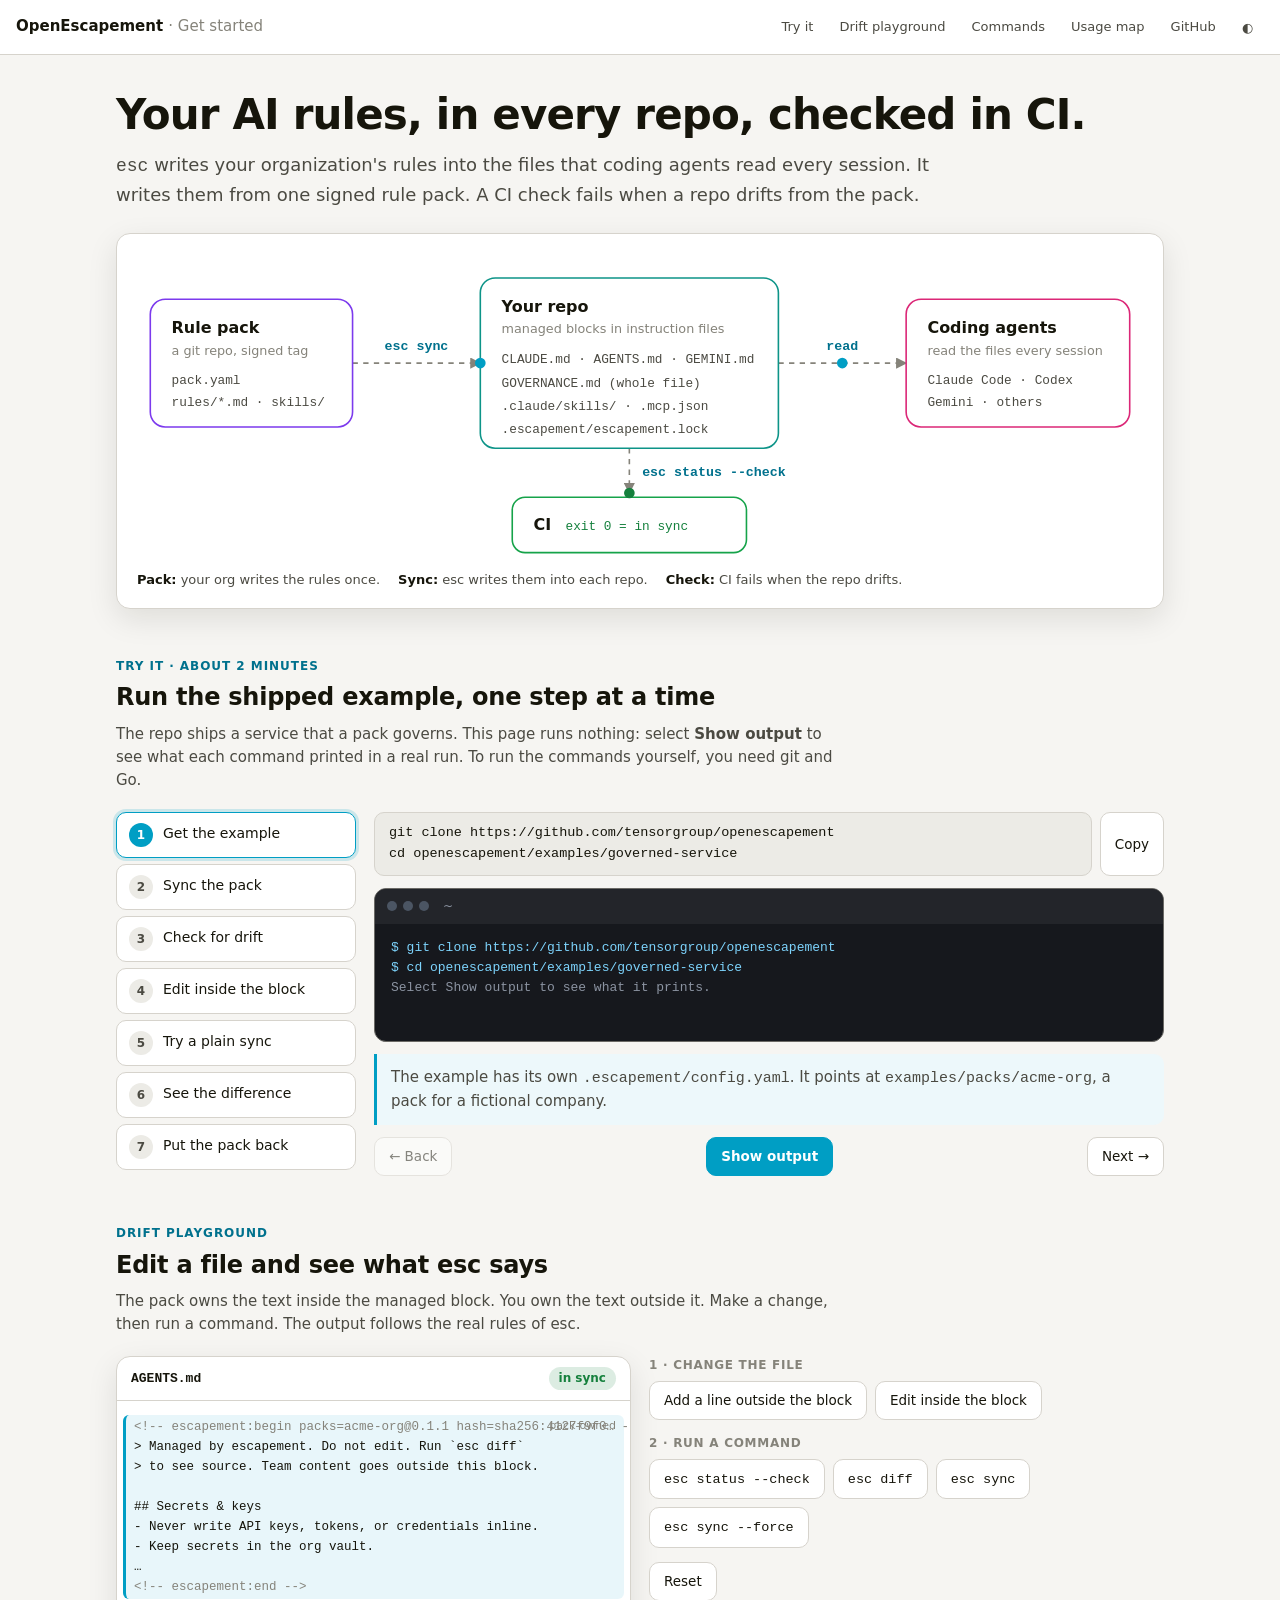
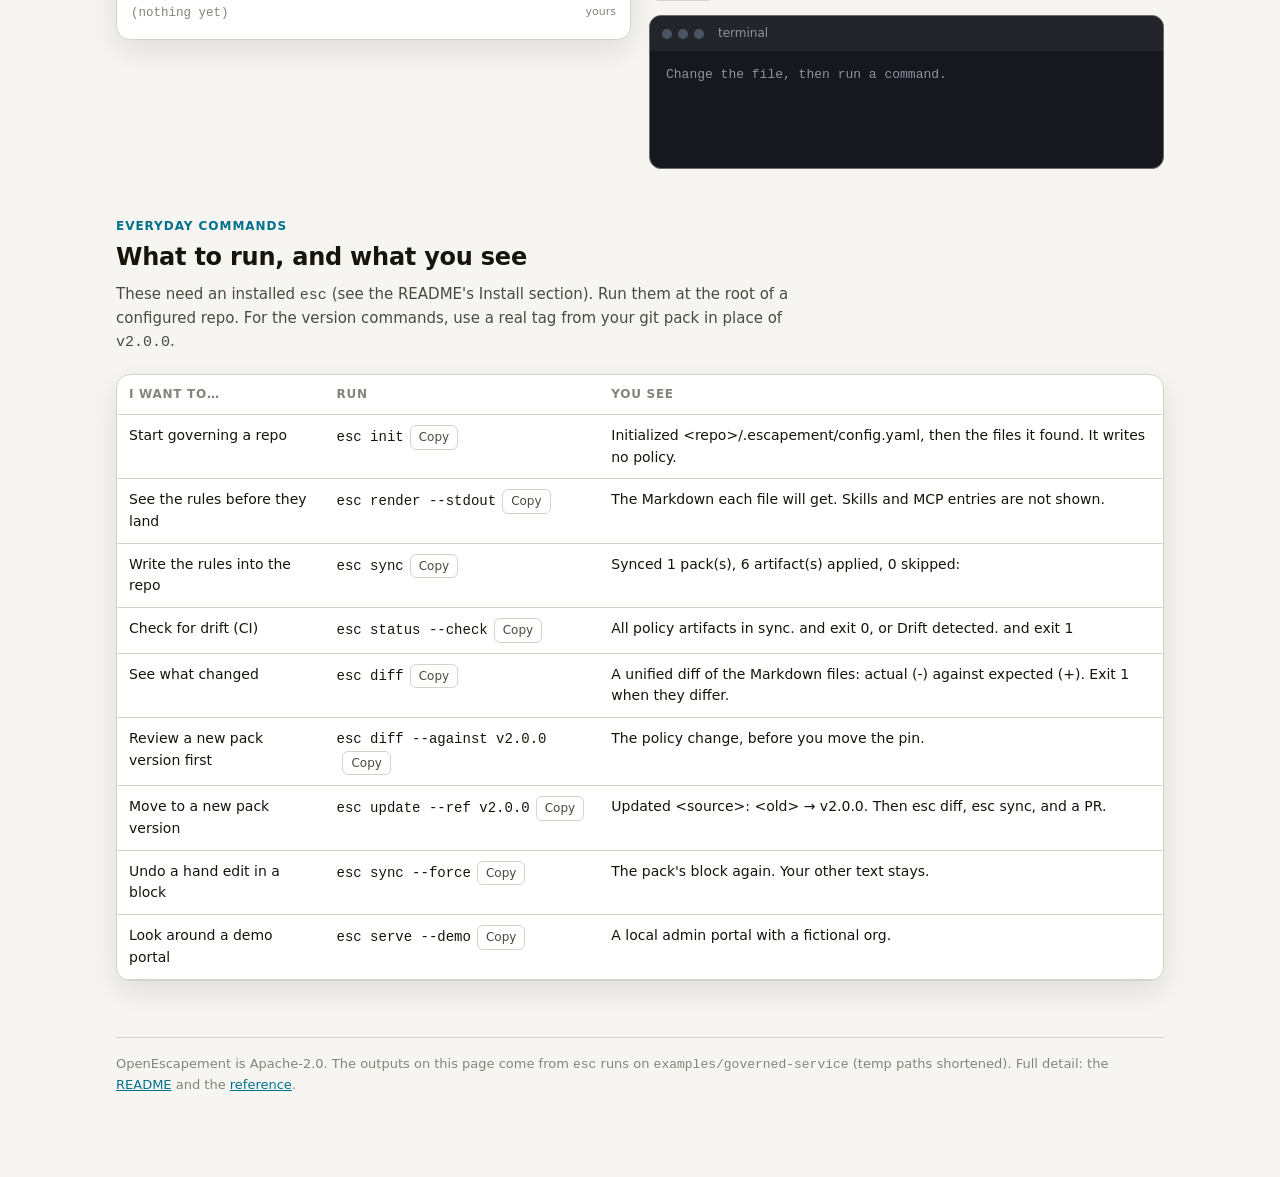
==== commit c0346929: "docs: fix what a second review caught in the getting-started docs The installer needs cosign and ins" ====
--- a/docs/start/index.html
+++ b/docs/start/index.html
@@ -230,9 +230,9 @@
         <!-- repo -->
         <rect class="n-box" x="330" y="30" width="280" height="160" rx="14" style="stroke: var(--repo)"/>
         <text class="n-title" x="350" y="62">Your repo</text>
-        <text class="n-sub" x="350" y="82">a managed block in each file</text>
+        <text class="n-sub" x="350" y="82">managed blocks in instruction files</text>
         <text class="n-mono" x="350" y="110">CLAUDE.md · AGENTS.md · GEMINI.md</text>
-        <text class="n-mono" x="350" y="132">GOVERNANCE.md (for people)</text>
+        <text class="n-mono" x="350" y="132">GOVERNANCE.md (whole file)</text>
         <text class="n-mono" x="350" y="154">.claude/skills/ · .mcp.json</text>
         <text class="n-mono" x="350" y="176">.escapement/escapement.lock</text>
 
@@ -265,7 +265,7 @@
   <section id="try" aria-labelledby="try-title">
     <p class="eyebrow">Try it · about 2 minutes</p>
     <h2 id="try-title">Run the shipped example, one step at a time</h2>
-    <p class="sub">The repo ships a service that a pack governs. You need git and Go. Select <b>Run</b> to see what the command prints. Every output here comes from a real run.</p>
+    <p class="sub">The repo ships a service that a pack governs. This page runs nothing: select <b>Show output</b> to see what each command printed in a real run. To run the commands yourself, you need git and Go.</p>
 
     <div class="stepper">
       <ol class="steps" id="steps"></ol>
@@ -281,7 +281,7 @@
         <div class="meaning" id="step-meaning"></div>
         <div class="step-nav">
           <button class="btn" type="button" id="step-prev">← Back</button>
-          <button class="btn primary" type="button" id="step-run">Run</button>
+          <button class="btn primary" type="button" id="step-run">Show output</button>
           <button class="btn" type="button" id="step-next">Next →</button>
         </div>
       </div>
@@ -329,7 +329,7 @@
   <section id="commands" aria-labelledby="cmd-title">
     <p class="eyebrow">Everyday commands</p>
     <h2 id="cmd-title">What to run, and what you see</h2>
-    <p class="sub">Run these at the root of a governed repo.</p>
+    <p class="sub">These need an installed <code>esc</code> (see the README's Install section). Run them at the root of a configured repo. For the version commands, use a real tag from your git pack in place of <code>v2.0.0</code>.</p>
     <div class="card cheat-wrap">
       <table class="cheat">
         <thead><tr><th scope="col">I want to…</th><th scope="col">Run</th><th scope="col">You see</th></tr></thead>
@@ -494,12 +494,12 @@
     $('step-next').disabled = i === STEPS.length - 1;
     const prompt = s.cmd.split('\n').filter((l) => !l.startsWith('#')).map((l) => '$ ' + l);
     if (run) cancel = typeInto($('step-out'), s.hasPrompts ? s.out : prompt.concat(s.out), s.code);
-    else $('step-out').innerHTML = prompt.map(paint).join('\n') + '\n<span class="t-dim">Select Run to see the output.</span>';
+    else $('step-out').innerHTML = prompt.map(paint).join('\n') + '\n<span class="t-dim">Select Show output to see what it prints.</span>';
   }
   $('step-run').addEventListener('click', () => show(cur, true));
   $('step-prev').addEventListener('click', () => show(Math.max(0, cur - 1), false));
   $('step-next').addEventListener('click', () => show(Math.min(STEPS.length - 1, cur + 1), true));
-  $('step-copy').addEventListener('click', (e) => copy(STEPS[cur].cmd.split('\n').filter((l) => !l.startsWith('#')).join('\n'), e.currentTarget));
+  $('step-copy').addEventListener('click', (e) => copy(STEPS[cur].cmd, e.currentTarget));
   show(0, false);
 
   // ── the playground ──
@@ -551,10 +551,10 @@
   // ── cheat sheet ──
   const CHEAT = [
     ['Start governing a repo', 'esc init', 'Initialized <repo>/.escapement/config.yaml, then the files it found. It writes no policy.'],
-    ['See the rules before they land', 'esc render --stdout', 'Each managed block. Nothing is written.'],
+    ['See the rules before they land', 'esc render --stdout', 'The Markdown each file will get. Skills and MCP entries are not shown.'],
     ['Write the rules into the repo', 'esc sync', 'Synced 1 pack(s), 6 artifact(s) applied, 0 skipped:'],
     ['Check for drift (CI)', 'esc status --check', 'All policy artifacts in sync. and exit 0, or Drift detected. and exit 1'],
-    ['See what changed', 'esc diff', 'A unified diff: actual (-) against expected (+). Exit 1 when they differ.'],
+    ['See what changed', 'esc diff', 'A unified diff of the Markdown files: actual (-) against expected (+). Exit 1 when they differ.'],
     ['Review a new pack version first', 'esc diff --against v2.0.0', 'The policy change, before you move the pin.'],
     ['Move to a new pack version', 'esc update --ref v2.0.0', 'Updated <source>: <old> → v2.0.0. Then esc diff, esc sync, and a PR.'],
     ['Undo a hand edit in a block', 'esc sync --force', 'The pack\'s block again. Your other text stays.'],
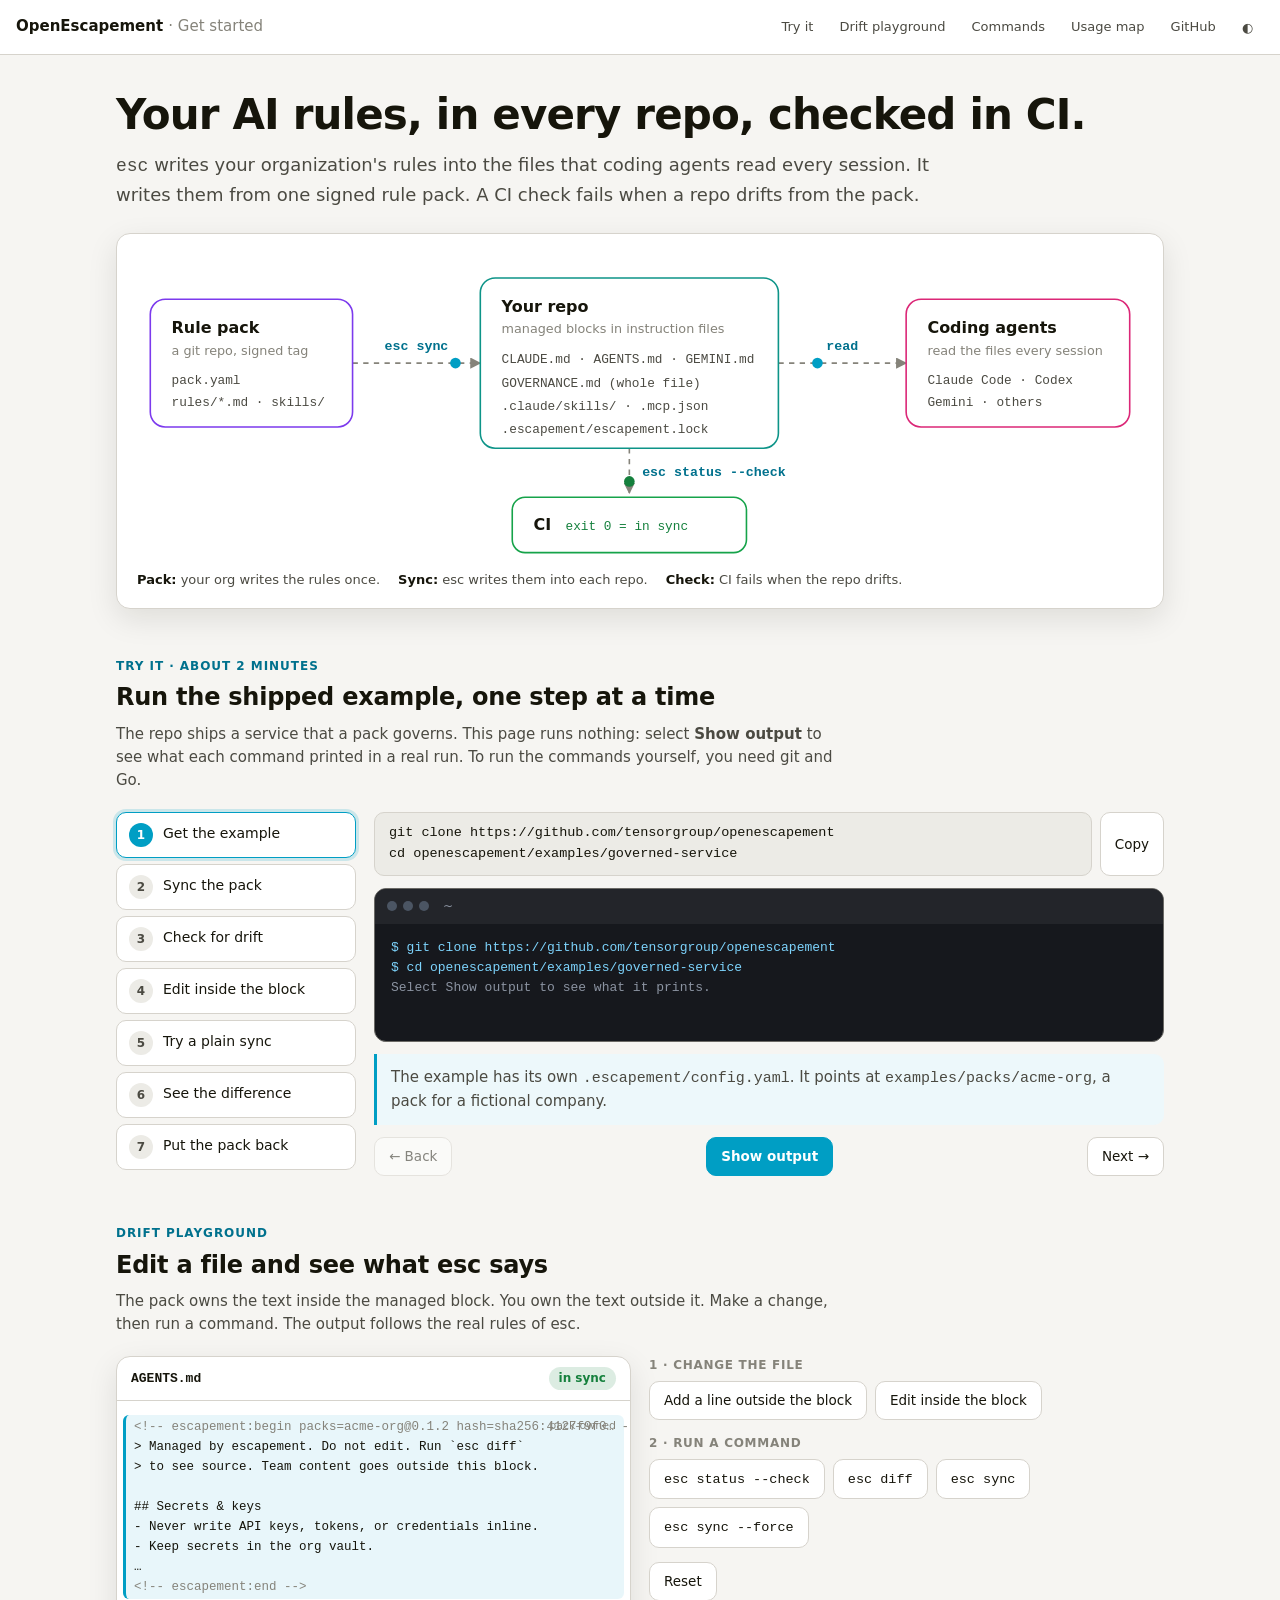
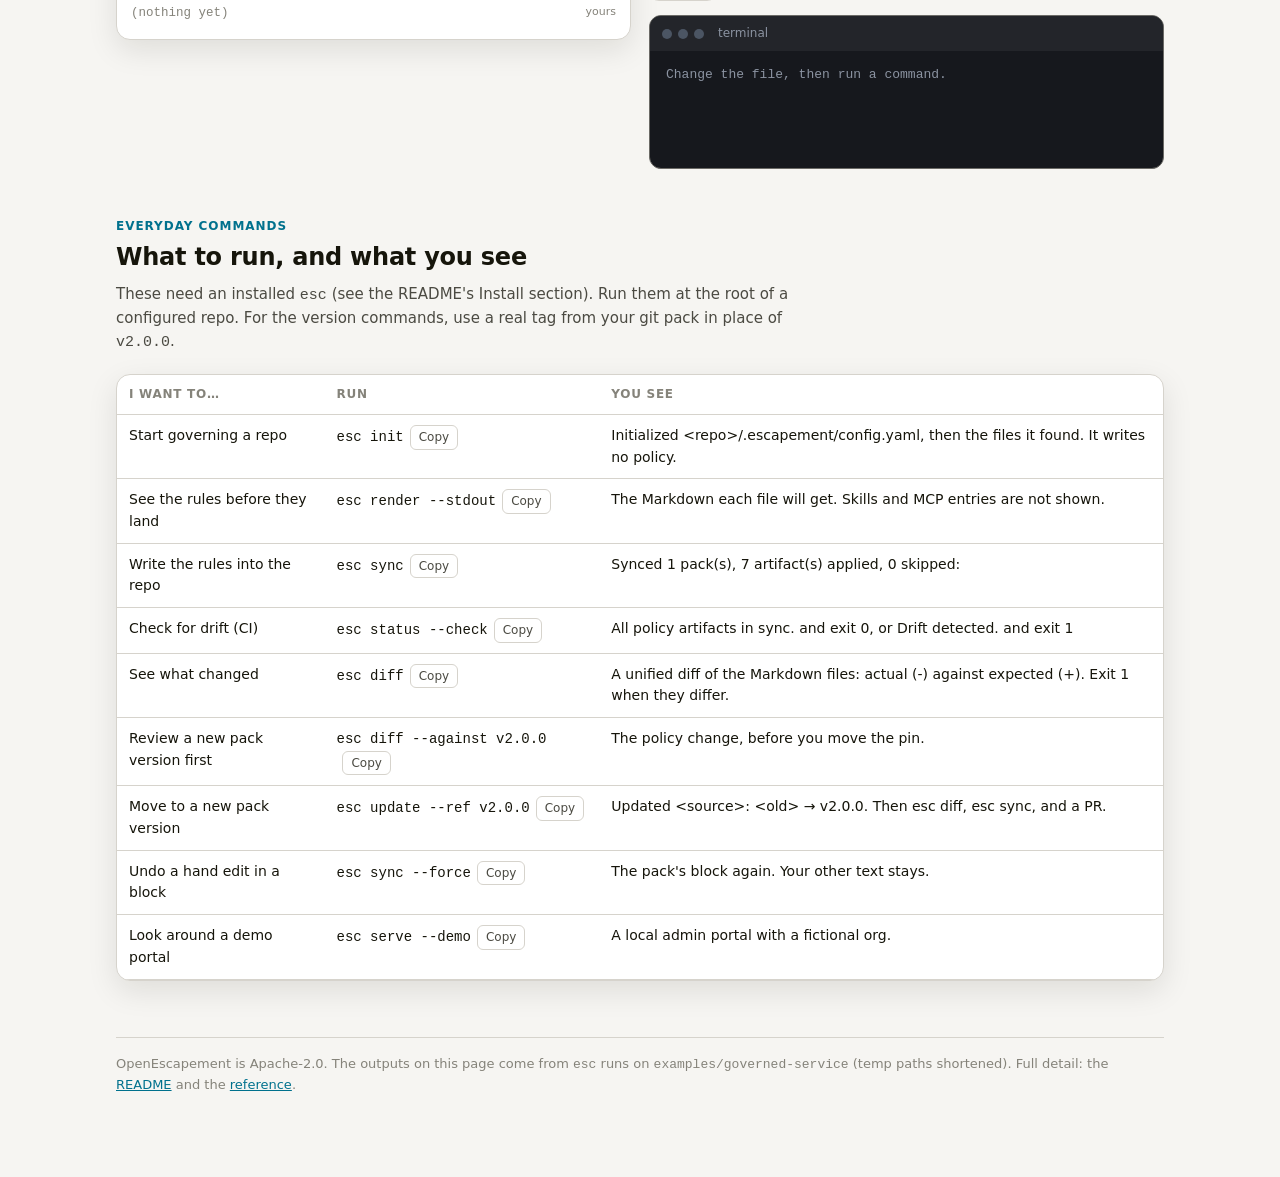
==== commit 7be024db: "Merge main into feat/rules-targets Main moved the long README reference sections into docs/reference" ====
--- a/docs/start/index.html
+++ b/docs/start/index.html
@@ -399,30 +399,33 @@
 
   // ── real outputs ──
   const SYNC_OK = [
-    'Synced 1 pack(s), 6 artifact(s) applied, 0 skipped:',
+    'Synced 1 pack(s), 7 artifact(s) applied, 0 skipped:',
     '  block      CLAUDE.md',
     '  block      AGENTS.md',
     '  block      GEMINI.md',
     '  file       GOVERNANCE.md',
+    '  json-keys  .mcp.json',
     '  dir        .claude/skills/esc-acme-org-acme-vault',
-    '  json-keys  .mcp.json',
+    '  file       .claude/rules/esc-acme-org-api-handlers.md',
   ];
   const SYNC_SKIP = [
-    'Synced 1 pack(s), 5 artifact(s) applied, 1 skipped:',
+    'Synced 1 pack(s), 6 artifact(s) applied, 1 skipped:',
     '  block      CLAUDE.md',
     '  block      AGENTS.md  (skipped, see warning below)',
     '  block      GEMINI.md',
     '  file       GOVERNANCE.md',
+    '  json-keys  .mcp.json',
     '  dir        .claude/skills/esc-acme-org-acme-vault',
-    '  json-keys  .mcp.json',
+    '  file       .claude/rules/esc-acme-org-api-handlers.md',
     '  skipped AGENTS.md: managed block was hand-edited (hash mismatch)',
     '    `esc diff` to inspect · `esc sync --force` to overwrite',
   ];
   const OTHERS = [
     '  ✓ GEMINI.md            in sync',
     '  ✓ GOVERNANCE.md        in sync',
+    '  ✓ .mcp.json            in sync',
     '  ✓ .claude/skills/esc-acme-org-acme-vault in sync',
-    '  ✓ .mcp.json            in sync',
+    '  ✓ .claude/rules/esc-acme-org-api-handlers.md in sync',
   ];
   function statusLines(local, altered) {
     const suffix = local ? '  ·  +' + local + ' lines local' : '';
@@ -438,12 +441,13 @@
       'diff --git actual/AGENTS.md expected/AGENTS.md',
       '--- actual/AGENTS.md',
       '+++ expected/AGENTS.md',
-      '@@ -1,' + (5 + rogue) + ' +1,5 @@',
-      ' <!-- escapement:begin packs=acme-org@0.1.1 hash=sha256:4127f9f0… -->',
-      ' > Managed by escapement. Do not edit. Run `esc diff` to see source. Team content goes outside this block.',
+      '@@ -59,' + (4 + rogue) + ' +59,4 @@',
+      ' - **Review required:** Model-vendor hosting (Claude artifacts, OpenAI apps) (app-hosting) - Fine for demos; data-handling review before real user data',
+      ' - **Review required:** Self-hosted open-weights models (model) - Talk to #ml-platform about GPU pool and eval requirements',
+      ' - **Banned:** Raw port forwarding (hosting-exposure) - No direct exposure of local services to the internet',
     ];
     for (let k = 0; k < rogue; k += 1) out.push('-Always use port 8080.');
-    out.push(' ', ' ## Secrets & keys', ' ');
+    out.push(" <!-- escapement:end -->");
     return out;
   }
 
@@ -454,7 +458,7 @@
       hasPrompts: true, code: 0, cwd: '~',
       meaning: 'The example has its own <code>.escapement/config.yaml</code>. It points at <code>examples/packs/acme-org</code>, a pack for a fictional company.' },
     { title: 'Sync the pack', cmd: 'go run ../../cmd/esc sync', out: SYNC_OK, code: 0,
-      meaning: '<b>esc wrote six artifacts.</b> Each instruction file got a managed block. esc also wrote <code>GOVERNANCE.md</code>, a skill, and an MCP server entry.' },
+      meaning: '<b>esc wrote seven artifacts.</b> Each instruction file got a managed block. esc also wrote <code>GOVERNANCE.md</code>, an MCP server entry, a skill, and a rule file.' },
     { title: 'Check for drift', cmd: 'go run ../../cmd/esc status --check', out: statusLines(0, false), code: 0,
       meaning: '<b>Exit 0: CI passes.</b> <code>+11 lines local</code> is the team\'s own text outside the block. esc keeps it and never counts it as drift.' },
     { title: 'Edit inside the block', cmd: '# add "Always use port 8080." inside the managed block of AGENTS.md\ngo run ../../cmd/esc status --check',
@@ -515,7 +519,7 @@
   ];
   const LOCAL_LINES = ['Deploy on Fridays only after noon.', 'Ask #payments before changing the ledger.', 'Run make lint before every push.'];
   function renderDoc() {
-    const begin = '<span class="marker">&lt;!-- escapement:begin packs=acme-org@0.1.1 hash=sha256:4127f9f0… --&gt;</span>';
+    const begin = '<span class="marker">&lt;!-- escapement:begin packs=acme-org@0.1.2 hash=sha256:4127f9f0… --&gt;</span>';
     const end = '<span class="marker">&lt;!-- escapement:end --&gt;</span>';
     let body = PACK_TEXT.slice(0, 2).map(esc).join('\n') + '\n';
     for (let k = 0; k < pg.rogue; k += 1) body += '<span class="rogue">Always use port 8080.</span>\n';
@@ -552,7 +556,7 @@
   const CHEAT = [
     ['Start governing a repo', 'esc init', 'Initialized <repo>/.escapement/config.yaml, then the files it found. It writes no policy.'],
     ['See the rules before they land', 'esc render --stdout', 'The Markdown each file will get. Skills and MCP entries are not shown.'],
-    ['Write the rules into the repo', 'esc sync', 'Synced 1 pack(s), 6 artifact(s) applied, 0 skipped:'],
+    ['Write the rules into the repo', 'esc sync', 'Synced 1 pack(s), 7 artifact(s) applied, 0 skipped:'],
     ['Check for drift (CI)', 'esc status --check', 'All policy artifacts in sync. and exit 0, or Drift detected. and exit 1'],
     ['See what changed', 'esc diff', 'A unified diff of the Markdown files: actual (-) against expected (+). Exit 1 when they differ.'],
     ['Review a new pack version first', 'esc diff --against v2.0.0', 'The policy change, before you move the pin.'],
